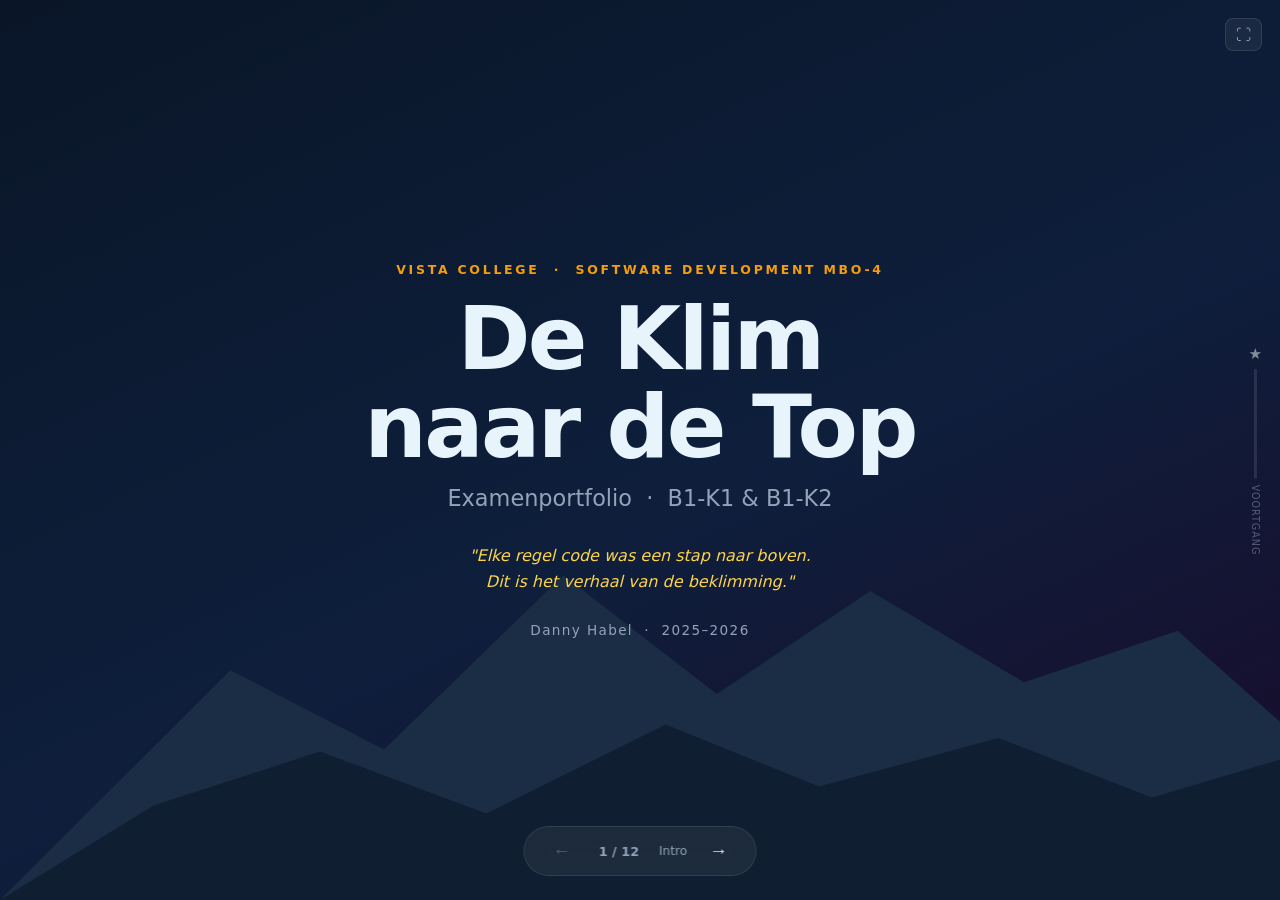
==== presentatie.html @ 87db4b74 "Add full-screen mountain-themed presentation view" ====
<!doctype html>
<html lang="nl">
  <head>
    <meta charset="utf-8" />
    <meta name="viewport" content="width=device-width, initial-scale=1" />
    <title>Examentpresentatie | Software Development</title>
    <link rel="stylesheet" href="presentatie.css" />
  </head>
  <body>
    <div id="loading" class="loading-overlay" aria-live="polite">
      <span class="loading-mountain">🏔️</span>
      <span class="loading-text">Bewijslast ophalen uit Supabase…</span>
    </div>

    <div id="deck" aria-label="Presentatie slides"></div>

    <div id="lightbox" role="dialog" aria-modal="true" aria-label="Vergroot beeld">
      <img src="" alt="" />
    </div>

    <nav class="slide-nav" aria-label="Slide navigatie">
      <button id="prevBtn" class="nav-btn" type="button" aria-label="Vorige slide">&#8592;</button>
      <span id="slideCounter" class="slide-counter" aria-live="polite">1 / 1</span>
      <span id="navTitle" class="nav-title"></span>
      <button id="nextBtn" class="nav-btn" type="button" aria-label="Volgende slide">&#8594;</button>
    </nav>

    <div class="altitude-bar" aria-hidden="true">
      <span class="altitude-summit">&#9733;</span>
      <div class="altitude-track">
        <div id="altitudeFill" class="altitude-fill" style="height:0%"></div>
      </div>
      <span class="altitude-tip">Voortgang</span>
    </div>

    <button id="fullscreenBtn" class="fullscreen-btn" type="button" aria-label="Volledig scherm">&#x26F6;</button>

    <script src="https://cdn.jsdelivr.net/npm/@supabase/supabase-js@2"></script>
    <script src="supabase-config.js"></script>
    <script src="presentatie.js"></script>
  </body>
</html>
---- presentatie.css ----
*, *::before, *::after { box-sizing: border-box; margin: 0; padding: 0; }

:root {
  --sky-deep:      #0a1628;
  --sky-mid:       #0f2040;
  --mountain-far:  #1a2d45;
  --mountain-near: #0f1e30;
  --snow:          #e8f4fc;
  --gold:          #f59e0b;
  --gold-light:    #fcd34d;
  --text:          #e2e8f0;
  --text-muted:    #94a3b8;
  --k1:            #3b82f6;
  --k2:            #8b5cf6;
}

html, body {
  height: 100%;
  overflow: hidden;
  background: var(--sky-deep);
  color: var(--text);
  font-family: Raleway, Inter, ui-sans-serif, system-ui, sans-serif;
}

/* ── LOADING ───────────────────────────────────────────── */
.loading-overlay {
  position: fixed;
  inset: 0;
  background: var(--sky-deep);
  display: flex;
  flex-direction: column;
  align-items: center;
  justify-content: center;
  z-index: 300;
  gap: 14px;
  transition: opacity 0.5s;
}
.loading-overlay.is-hidden { opacity: 0; pointer-events: none; }
.loading-mountain { font-size: 3rem; animation: bob 1.8s ease-in-out infinite; }
@keyframes bob { 0%,100%{transform:translateY(0)} 50%{transform:translateY(-10px)} }
.loading-text { font-size: 0.85rem; color: var(--text-muted); letter-spacing: 0.12em; }

/* ── DECK & SLIDES ─────────────────────────────────────── */
#deck {
  position: relative;
  width: 100vw;
  height: 100vh;
  overflow: hidden;
}

.slide {
  position: absolute;
  inset: 0;
  opacity: 0;
  pointer-events: none;
  transition: opacity 0.4s ease;
  overflow: hidden;
}
.slide.is-active { opacity: 1; pointer-events: auto; }

/* mountain silhouettes (back + front layer) */
.slide::before,
.slide::after {
  content: '';
  position: absolute;
  bottom: 0;
  left: 0;
  right: 0;
  pointer-events: none;
}
.slide::before {
  height: 44%;
  background: var(--mountain-far);
  clip-path: polygon(0% 100%, 18% 42%, 30% 62%, 44% 18%, 56% 48%, 68% 22%, 80% 45%, 92% 32%, 100% 55%, 100% 100%);
  z-index: 0;
}
.slide::after {
  height: 30%;
  background: var(--mountain-near);
  clip-path: polygon(0% 100%, 12% 65%, 25% 45%, 38% 68%, 52% 35%, 64% 58%, 78% 40%, 90% 62%, 100% 48%, 100% 100%);
  z-index: 1;
}

.slide-content {
  position: relative;
  z-index: 2;
}

/* ── TITLE SLIDE ───────────────────────────────────────── */
.slide-title {
  display: flex;
  justify-content: center;
  align-items: center;
  text-align: center;
  background: linear-gradient(155deg, #0a1628 0%, #0e1f3c 55%, #1a0a2a 100%);
}
.slide-title .slide-content { padding: 48px 32px; }
.slide-title .eyebrow {
  font-size: 0.78rem;
  font-weight: 700;
  letter-spacing: 0.22em;
  text-transform: uppercase;
  color: var(--gold);
  margin-bottom: 18px;
}
.slide-title h1 {
  font-size: clamp(3rem, 7vw, 5.5rem);
  font-weight: 900;
  color: var(--snow);
  line-height: 1;
  margin-bottom: 14px;
  letter-spacing: -0.03em;
}
.slide-title .subtitle {
  font-size: clamp(1rem, 2.5vw, 1.4rem);
  color: var(--text-muted);
  margin-bottom: 32px;
}
.slide-title .metaphor {
  font-size: 1rem;
  font-style: italic;
  color: var(--gold-light);
  max-width: 480px;
  margin: 0 auto 28px;
  line-height: 1.6;
}
.slide-title .student-name {
  font-size: 0.85rem;
  color: var(--text-muted);
  letter-spacing: 0.1em;
}

/* ── KERNTAAK INTRO SLIDE ──────────────────────────────── */
.slide-kerntaak {
  display: flex;
  align-items: center;
  padding: clamp(40px, 6vw, 96px) clamp(32px, 7vw, 100px);
}
.slide-kerntaak .slide-content { max-width: 760px; }
.slide-kerntaak .camp-label {
  font-size: 0.75rem;
  font-weight: 700;
  letter-spacing: 0.22em;
  text-transform: uppercase;
  color: var(--gold);
  margin-bottom: 10px;
}
.code-badge {
  display: inline-block;
  font-size: 0.72rem;
  font-weight: 800;
  letter-spacing: 0.12em;
  text-transform: uppercase;
  padding: 4px 10px;
  border-radius: 4px;
  margin-bottom: 14px;
}
.accent-k1 .code-badge { background: rgba(59,130,246,0.18); color: #93c5fd; }
.accent-k2 .code-badge { background: rgba(139,92,246,0.18); color: #c4b5fd; }

.slide-kerntaak h2 {
  font-size: clamp(2rem, 5vw, 3.8rem);
  font-weight: 900;
  color: var(--snow);
  line-height: 1.1;
  margin-bottom: 12px;
  letter-spacing: -0.02em;
}
.slide-kerntaak .description {
  font-size: 1rem;
  color: var(--text-muted);
  max-width: 540px;
  line-height: 1.65;
  margin-bottom: 28px;
}
.metaphor-quote {
  font-size: 0.97rem;
  font-style: italic;
  color: var(--gold-light);
  line-height: 1.65;
  border-left: 3px solid var(--gold);
  padding-left: 16px;
  margin-bottom: 28px;
  max-width: 520px;
}
.process-pills { display: flex; flex-wrap: wrap; gap: 8px; }
.process-pill {
  font-size: 0.75rem;
  font-weight: 700;
  padding: 4px 10px;
  border-radius: 4px;
  background: rgba(255,255,255,0.07);
  color: var(--text-muted);
}

/* ── WERKPROCES SLIDE ──────────────────────────────────── */
.slide-werkproces {
  display: flex;
  flex-direction: column;
  padding: clamp(22px, 3.5vw, 44px) clamp(28px, 5vw, 72px);
  overflow-y: auto;
}
.slide-werkproces .slide-content {
  display: grid;
  grid-template-rows: auto 1fr;
  gap: 18px;
  height: 100%;
  min-height: 0;
}

.werkproces-header { display: flex; flex-wrap: wrap; align-items: baseline; gap: 8px 12px; }
.step-label {
  font-size: 0.72rem;
  font-weight: 700;
  letter-spacing: 0.18em;
  text-transform: uppercase;
  color: var(--gold);
}
.process-code {
  font-size: 0.75rem;
  font-weight: 800;
  padding: 3px 8px;
  border-radius: 4px;
  background: rgba(255,255,255,0.09);
  color: var(--text-muted);
}
.accent-k1 .process-code { background: rgba(59,130,246,0.15); color: #93c5fd; }
.accent-k2 .process-code { background: rgba(139,92,246,0.15); color: #c4b5fd; }

.werkproces-header h2 {
  flex: 1 1 100%;
  font-size: clamp(1.3rem, 3vw, 2rem);
  font-weight: 800;
  color: var(--snow);
  margin-top: 2px;
}
.werkproces-header .metaphor {
  flex: 1 1 100%;
  font-size: 0.88rem;
  font-style: italic;
  color: var(--gold-light);
}

.werkproces-body {
  display: grid;
  grid-template-columns: 260px 1fr;
  gap: 24px;
  min-height: 0;
  overflow: hidden;
}

.col-label {
  font-size: 0.68rem;
  font-weight: 700;
  letter-spacing: 0.14em;
  text-transform: uppercase;
  color: var(--text-muted);
  margin-bottom: 10px;
}

/* Criteria */
.criteria-col { overflow-y: auto; padding-right: 4px; }
.criteria-items { list-style: none; display: flex; flex-direction: column; gap: 10px; }
.criterion { display: flex; gap: 9px; align-items: flex-start; }
.criterion-check {
  width: 17px;
  height: 17px;
  border-radius: 50%;
  background: rgba(245,158,11,0.15);
  border: 1.5px solid var(--gold);
  flex-shrink: 0;
  margin-top: 2px;
  display: flex;
  align-items: center;
  justify-content: center;
  font-size: 9px;
  color: var(--gold);
  font-weight: 900;
}
.criterion-body { display: flex; flex-direction: column; gap: 2px; }
.criterion-name { font-size: 0.78rem; font-weight: 700; color: var(--snow); }
.criterion-desc { font-size: 0.72rem; color: var(--text-muted); line-height: 1.45; }

/* Evidence */
.evidence-col { overflow-y: auto; padding-right: 4px; }
.evidence-grid {
  display: grid;
  grid-template-columns: repeat(auto-fill, minmax(150px, 1fr));
  gap: 10px;
  align-content: start;
}
.evidence-img {
  width: 100%;
  aspect-ratio: 4/3;
  object-fit: cover;
  border-radius: 7px;
  border: 1px solid rgba(255,255,255,0.1);
  cursor: zoom-in;
  transition: transform 0.2s, border-color 0.2s;
  display: block;
}
.evidence-img:hover { transform: scale(1.03); border-color: var(--gold); }
.evidence-file-card {
  display: flex;
  align-items: center;
  gap: 8px;
  padding: 10px 12px;
  border-radius: 7px;
  background: rgba(255,255,255,0.05);
  border: 1px solid rgba(255,255,255,0.1);
  font-size: 0.75rem;
  color: var(--text-muted);
  text-decoration: none;
  transition: background 0.2s;
  cursor: pointer;
}
.evidence-file-card:hover { background: rgba(255,255,255,0.1); color: var(--snow); }
.evidence-file-icon { font-size: 1.3rem; flex-shrink: 0; }
.evidence-empty {
  font-size: 0.8rem;
  color: var(--text-muted);
  font-style: italic;
  padding: 14px;
  border: 1px dashed rgba(255,255,255,0.14);
  border-radius: 7px;
  grid-column: 1 / -1;
}

/* ── REFLECTIE SLIDE ───────────────────────────────────── */
.slide-reflectie {
  display: flex;
  justify-content: center;
  align-items: center;
  text-align: center;
  background: linear-gradient(155deg, #0a1628 0%, #1a1f30 45%, #1a0e04 100%);
}
.slide-reflectie::before { background: #1f2e18; opacity: 0.6; }
.slide-reflectie::after  { background: #0f1a0a; }
.slide-reflectie .slide-content { padding: 40px 32px; max-width: 720px; }
.summit-icon { font-size: 2.8rem; display: block; margin-bottom: 10px; }
.summit-label {
  font-size: 0.75rem;
  font-weight: 700;
  letter-spacing: 0.22em;
  text-transform: uppercase;
  color: var(--gold);
  margin-bottom: 10px;
}
.slide-reflectie h2 {
  font-size: clamp(1.8rem, 4.5vw, 3rem);
  font-weight: 900;
  color: var(--snow);
  margin-bottom: 22px;
  letter-spacing: -0.02em;
}
.reflection-block {
  text-align: left;
  background: rgba(255,255,255,0.04);
  border-left: 3px solid var(--gold);
  padding: 18px 22px;
  border-radius: 0 8px 8px 0;
  margin-bottom: 12px;
}
.reflection-block strong { font-size: 0.88rem; color: var(--snow); }
.reflection-block p {
  margin-top: 8px;
  font-size: 0.82rem;
  color: var(--text-muted);
  line-height: 1.65;
  font-style: italic;
}

/* ── LIGHTBOX ──────────────────────────────────────────── */
#lightbox {
  display: none;
  position: fixed;
  inset: 0;
  background: rgba(0,0,0,0.93);
  z-index: 200;
  justify-content: center;
  align-items: center;
  cursor: zoom-out;
}
#lightbox.is-open { display: flex; }
#lightbox img {
  max-width: 92vw;
  max-height: 92vh;
  border-radius: 8px;
  object-fit: contain;
}

/* ── NAV ───────────────────────────────────────────────── */
.slide-nav {
  position: fixed;
  bottom: 24px;
  left: 50%;
  transform: translateX(-50%);
  z-index: 100;
  display: flex;
  align-items: center;
  gap: 14px;
  background: rgba(255,255,255,0.06);
  backdrop-filter: blur(14px);
  border: 1px solid rgba(255,255,255,0.1);
  padding: 9px 20px;
  border-radius: 40px;
}
.nav-btn {
  background: none;
  border: none;
  color: var(--text);
  font-size: 1.15rem;
  cursor: pointer;
  padding: 4px 8px;
  border-radius: 6px;
  transition: color 0.15s, background 0.15s;
}
.nav-btn:hover { color: var(--gold); background: rgba(245,158,11,0.1); }
.nav-btn:disabled { opacity: 0.3; cursor: default; }
.slide-counter { font-size: 0.8rem; font-weight: 700; color: var(--text-muted); min-width: 52px; text-align: center; }
.nav-title { font-size: 0.76rem; color: var(--text-muted); max-width: 180px; white-space: nowrap; overflow: hidden; text-overflow: ellipsis; }

/* ── ALTITUDE BAR ──────────────────────────────────────── */
.altitude-bar {
  position: fixed;
  right: 18px;
  top: 50%;
  transform: translateY(-50%);
  z-index: 100;
  display: flex;
  flex-direction: column;
  align-items: center;
  gap: 6px;
}
.altitude-track {
  width: 3px;
  height: 110px;
  background: rgba(255,255,255,0.1);
  border-radius: 2px;
  position: relative;
}
.altitude-fill {
  position: absolute;
  bottom: 0;
  left: 0;
  right: 0;
  background: linear-gradient(to top, var(--k1), var(--gold));
  border-radius: 2px;
  transition: height 0.45s ease;
}
.altitude-summit { font-size: 0.95rem; opacity: 0.55; }
.altitude-tip {
  font-size: 0.6rem;
  color: var(--text-muted);
  letter-spacing: 0.1em;
  writing-mode: vertical-rl;
  text-transform: uppercase;
  opacity: 0.5;
}

/* ── FULLSCREEN BTN ────────────────────────────────────── */
.fullscreen-btn {
  position: fixed;
  top: 18px;
  right: 18px;
  z-index: 100;
  background: rgba(255,255,255,0.06);
  backdrop-filter: blur(8px);
  border: 1px solid rgba(255,255,255,0.1);
  color: var(--text-muted);
  padding: 7px 10px;
  border-radius: 8px;
  cursor: pointer;
  font-size: 0.95rem;
  transition: color 0.15s;
}
.fullscreen-btn:hover { color: var(--gold); }

/* ── RESPONSIVE ────────────────────────────────────────── */
@media (max-width: 680px) {
  .werkproces-body { grid-template-columns: 1fr; }
  .altitude-bar { display: none; }
  .nav-title { display: none; }
}
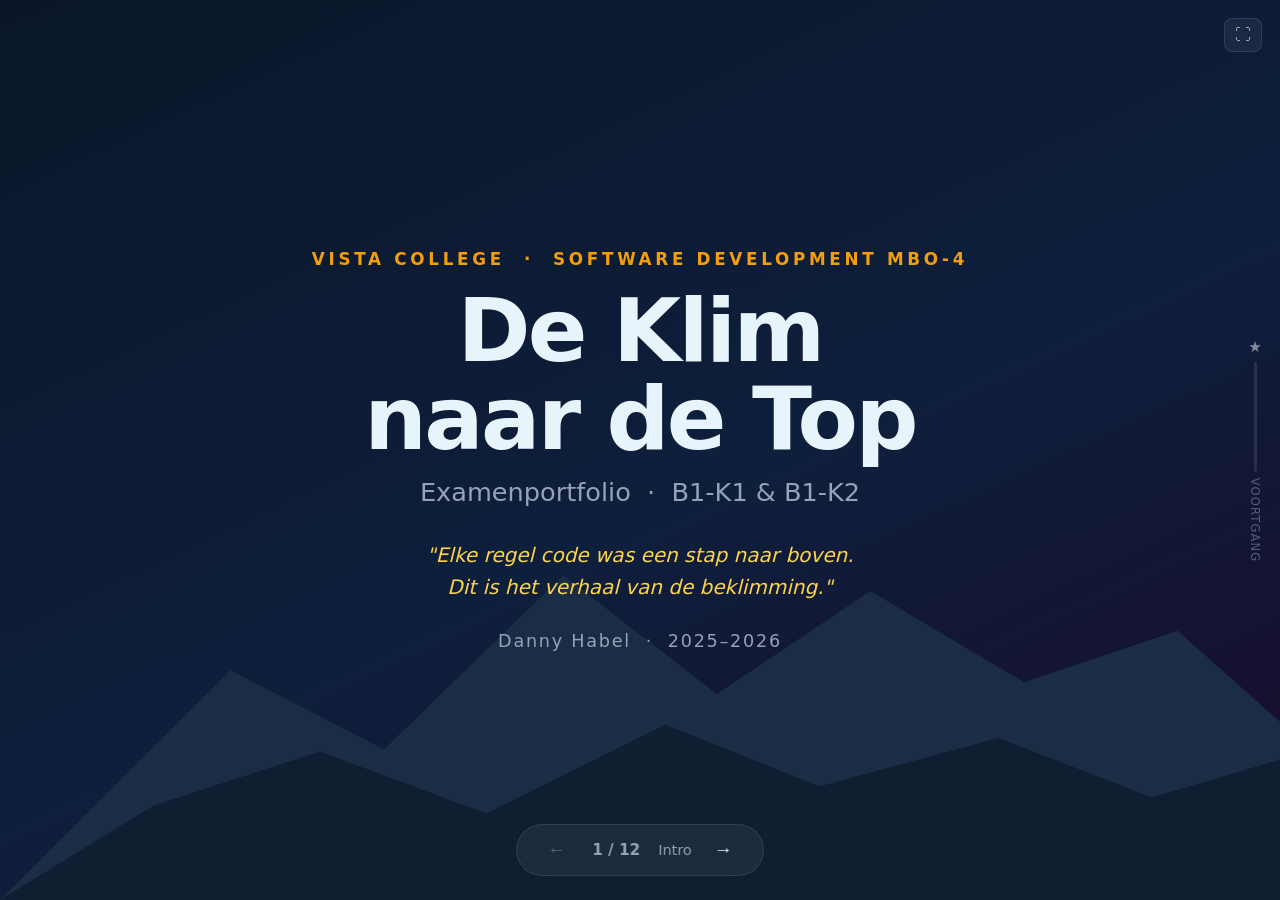
==== commit ba21ff1b: "Add PDF first-page thumbnail previews in presentation using PDF.js" ====
--- a/presentatie.html
+++ b/presentatie.html
@@ -36,6 +36,7 @@
     <button id="fullscreenBtn" class="fullscreen-btn" type="button" aria-label="Volledig scherm">&#x26F6;</button>
 
     <script src="https://cdn.jsdelivr.net/npm/@supabase/supabase-js@2"></script>
+    <script src="https://cdnjs.cloudflare.com/ajax/libs/pdf.js/3.11.174/pdf.min.js"></script>
     <script src="supabase-config.js"></script>
     <script src="presentatie.js"></script>
   </body>
--- a/presentatie.css
+++ b/presentatie.css
@@ -38,7 +38,7 @@
 .loading-overlay.is-hidden { opacity: 0; pointer-events: none; }
 .loading-mountain { font-size: 3rem; animation: bob 1.8s ease-in-out infinite; }
 @keyframes bob { 0%,100%{transform:translateY(0)} 50%{transform:translateY(-10px)} }
-.loading-text { font-size: 0.85rem; color: var(--text-muted); letter-spacing: 0.12em; }
+.loading-text { font-size: 1rem; color: var(--text-muted); letter-spacing: 0.12em; }
 
 /* ── DECK & SLIDES ─────────────────────────────────────── */
 #deck {
@@ -96,7 +96,7 @@
 }
 .slide-title .slide-content { padding: 48px 32px; }
 .slide-title .eyebrow {
-  font-size: 0.78rem;
+  font-size: 1.05rem;
   font-weight: 700;
   letter-spacing: 0.22em;
   text-transform: uppercase;
@@ -112,12 +112,12 @@
   letter-spacing: -0.03em;
 }
 .slide-title .subtitle {
-  font-size: clamp(1rem, 2.5vw, 1.4rem);
+  font-size: clamp(1.2rem, 2.5vw, 1.6rem);
   color: var(--text-muted);
   margin-bottom: 32px;
 }
 .slide-title .metaphor {
-  font-size: 1rem;
+  font-size: 1.25rem;
   font-style: italic;
   color: var(--gold-light);
   max-width: 480px;
@@ -125,7 +125,7 @@
   line-height: 1.6;
 }
 .slide-title .student-name {
-  font-size: 0.85rem;
+  font-size: 1.1rem;
   color: var(--text-muted);
   letter-spacing: 0.1em;
 }
@@ -138,7 +138,7 @@
 }
 .slide-kerntaak .slide-content { max-width: 760px; }
 .slide-kerntaak .camp-label {
-  font-size: 0.75rem;
+  font-size: 1.05rem;
   font-weight: 700;
   letter-spacing: 0.22em;
   text-transform: uppercase;
@@ -147,11 +147,11 @@
 }
 .code-badge {
   display: inline-block;
-  font-size: 0.72rem;
+  font-size: 0.88rem;
   font-weight: 800;
   letter-spacing: 0.12em;
   text-transform: uppercase;
-  padding: 4px 10px;
+  padding: 4px 12px;
   border-radius: 4px;
   margin-bottom: 14px;
 }
@@ -167,14 +167,14 @@
   letter-spacing: -0.02em;
 }
 .slide-kerntaak .description {
-  font-size: 1rem;
+  font-size: 1.25rem;
   color: var(--text-muted);
   max-width: 540px;
   line-height: 1.65;
   margin-bottom: 28px;
 }
 .metaphor-quote {
-  font-size: 0.97rem;
+  font-size: 1.2rem;
   font-style: italic;
   color: var(--gold-light);
   line-height: 1.65;
@@ -185,9 +185,9 @@
 }
 .process-pills { display: flex; flex-wrap: wrap; gap: 8px; }
 .process-pill {
-  font-size: 0.75rem;
+  font-size: 0.9rem;
   font-weight: 700;
-  padding: 4px 10px;
+  padding: 5px 12px;
   border-radius: 4px;
   background: rgba(255,255,255,0.07);
   color: var(--text-muted);
@@ -210,16 +210,16 @@
 
 .werkproces-header { display: flex; flex-wrap: wrap; align-items: baseline; gap: 8px 12px; }
 .step-label {
-  font-size: 0.72rem;
+  font-size: 1rem;
   font-weight: 700;
   letter-spacing: 0.18em;
   text-transform: uppercase;
   color: var(--gold);
 }
 .process-code {
-  font-size: 0.75rem;
+  font-size: 1rem;
   font-weight: 800;
-  padding: 3px 8px;
+  padding: 3px 10px;
   border-radius: 4px;
   background: rgba(255,255,255,0.09);
   color: var(--text-muted);
@@ -229,28 +229,28 @@
 
 .werkproces-header h2 {
   flex: 1 1 100%;
-  font-size: clamp(1.3rem, 3vw, 2rem);
+  font-size: clamp(1.6rem, 3vw, 2.2rem);
   font-weight: 800;
   color: var(--snow);
   margin-top: 2px;
 }
 .werkproces-header .metaphor {
   flex: 1 1 100%;
-  font-size: 0.88rem;
+  font-size: 1.15rem;
   font-style: italic;
   color: var(--gold-light);
 }
 
 .werkproces-body {
   display: grid;
-  grid-template-columns: 260px 1fr;
+  grid-template-columns: 300px 1fr;
   gap: 24px;
   min-height: 0;
   overflow: hidden;
 }
 
 .col-label {
-  font-size: 0.68rem;
+  font-size: 0.95rem;
   font-weight: 700;
   letter-spacing: 0.14em;
   text-transform: uppercase;
@@ -260,11 +260,11 @@
 
 /* Criteria */
 .criteria-col { overflow-y: auto; padding-right: 4px; }
-.criteria-items { list-style: none; display: flex; flex-direction: column; gap: 10px; }
-.criterion { display: flex; gap: 9px; align-items: flex-start; }
+.criteria-items { list-style: none; display: flex; flex-direction: column; gap: 12px; }
+.criterion { display: flex; gap: 10px; align-items: flex-start; }
 .criterion-check {
-  width: 17px;
-  height: 17px;
+  width: 20px;
+  height: 20px;
   border-radius: 50%;
   background: rgba(245,158,11,0.15);
   border: 1.5px solid var(--gold);
@@ -273,19 +273,19 @@
   display: flex;
   align-items: center;
   justify-content: center;
-  font-size: 9px;
+  font-size: 11px;
   color: var(--gold);
   font-weight: 900;
 }
-.criterion-body { display: flex; flex-direction: column; gap: 2px; }
-.criterion-name { font-size: 0.78rem; font-weight: 700; color: var(--snow); }
-.criterion-desc { font-size: 0.72rem; color: var(--text-muted); line-height: 1.45; }
+.criterion-body { display: flex; flex-direction: column; gap: 3px; }
+.criterion-name { font-size: 1.05rem; font-weight: 700; color: var(--snow); }
+.criterion-desc { font-size: 0.97rem; color: var(--text-muted); line-height: 1.5; }
 
 /* Evidence */
 .evidence-col { overflow-y: auto; padding-right: 4px; }
 .evidence-grid {
   display: grid;
-  grid-template-columns: repeat(auto-fill, minmax(150px, 1fr));
+  grid-template-columns: repeat(auto-fill, minmax(160px, 1fr));
   gap: 10px;
   align-content: start;
 }
@@ -300,24 +300,70 @@
   display: block;
 }
 .evidence-img:hover { transform: scale(1.03); border-color: var(--gold); }
+
+.evidence-pdf-thumb {
+  position: relative;
+  border-radius: 7px;
+  overflow: hidden;
+  border: 1px solid rgba(255,255,255,0.1);
+  cursor: pointer;
+  transition: transform 0.2s, border-color 0.2s;
+  background: rgba(255,255,255,0.04);
+  aspect-ratio: 3/4;
+  display: flex;
+  align-items: center;
+  justify-content: center;
+}
+.evidence-pdf-thumb:hover { transform: scale(1.03); border-color: var(--gold); }
+.evidence-pdf-thumb canvas {
+  width: 100%;
+  height: 100%;
+  object-fit: contain;
+  display: block;
+}
+.evidence-pdf-thumb.render-failed::before {
+  content: "📄";
+  font-size: 2.5rem;
+}
+.pdf-thumb-label {
+  position: absolute;
+  bottom: 0;
+  left: 0;
+  right: 0;
+  padding: 6px 8px;
+  background: rgba(0,0,0,0.72);
+  font-size: 0.78rem;
+  color: var(--snow);
+  overflow: hidden;
+  text-overflow: ellipsis;
+  white-space: nowrap;
+  backdrop-filter: blur(4px);
+}
 .evidence-file-card {
   display: flex;
   align-items: center;
   gap: 8px;
-  padding: 10px 12px;
+  padding: 12px 14px;
   border-radius: 7px;
   background: rgba(255,255,255,0.05);
   border: 1px solid rgba(255,255,255,0.1);
-  font-size: 0.75rem;
+  font-size: 0.92rem;
   color: var(--text-muted);
   text-decoration: none;
   transition: background 0.2s;
   cursor: pointer;
+  min-width: 0;
+}
+.evidence-file-card span:last-child {
+  overflow: hidden;
+  text-overflow: ellipsis;
+  white-space: nowrap;
+  min-width: 0;
 }
 .evidence-file-card:hover { background: rgba(255,255,255,0.1); color: var(--snow); }
-.evidence-file-icon { font-size: 1.3rem; flex-shrink: 0; }
+.evidence-file-icon { font-size: 1.5rem; flex-shrink: 0; }
 .evidence-empty {
-  font-size: 0.8rem;
+  font-size: 0.95rem;
   color: var(--text-muted);
   font-style: italic;
   padding: 14px;
@@ -339,7 +385,7 @@
 .slide-reflectie .slide-content { padding: 40px 32px; max-width: 720px; }
 .summit-icon { font-size: 2.8rem; display: block; margin-bottom: 10px; }
 .summit-label {
-  font-size: 0.75rem;
+  font-size: 0.92rem;
   font-weight: 700;
   letter-spacing: 0.22em;
   text-transform: uppercase;
@@ -361,12 +407,12 @@
   border-radius: 0 8px 8px 0;
   margin-bottom: 12px;
 }
-.reflection-block strong { font-size: 0.88rem; color: var(--snow); }
+.reflection-block strong { font-size: 1.15rem; color: var(--snow); }
 .reflection-block p {
   margin-top: 8px;
-  font-size: 0.82rem;
-  color: var(--text-muted);
-  line-height: 1.65;
+  font-size: 1.05rem;
+  color: var(--text-muted);
+  line-height: 1.7;
   font-style: italic;
 }
 
@@ -375,7 +421,7 @@
   display: none;
   position: fixed;
   inset: 0;
-  background: rgba(0,0,0,0.93);
+  background: rgba(0,0,0,0.95);
   z-index: 200;
   justify-content: center;
   align-items: center;
@@ -383,10 +429,12 @@
 }
 #lightbox.is-open { display: flex; }
 #lightbox img {
-  max-width: 92vw;
-  max-height: 92vh;
-  border-radius: 8px;
+  max-width: 96vw;
+  max-height: 96vh;
+  border-radius: 6px;
   object-fit: contain;
+  image-rendering: high-quality;
+  -webkit-image-rendering: -webkit-optimize-contrast;
 }
 
 /* ── NAV ───────────────────────────────────────────────── */
@@ -402,14 +450,14 @@
   background: rgba(255,255,255,0.06);
   backdrop-filter: blur(14px);
   border: 1px solid rgba(255,255,255,0.1);
-  padding: 9px 20px;
+  padding: 10px 22px;
   border-radius: 40px;
 }
 .nav-btn {
   background: none;
   border: none;
   color: var(--text);
-  font-size: 1.15rem;
+  font-size: 1.2rem;
   cursor: pointer;
   padding: 4px 8px;
   border-radius: 6px;
@@ -417,8 +465,8 @@
 }
 .nav-btn:hover { color: var(--gold); background: rgba(245,158,11,0.1); }
 .nav-btn:disabled { opacity: 0.3; cursor: default; }
-.slide-counter { font-size: 0.8rem; font-weight: 700; color: var(--text-muted); min-width: 52px; text-align: center; }
-.nav-title { font-size: 0.76rem; color: var(--text-muted); max-width: 180px; white-space: nowrap; overflow: hidden; text-overflow: ellipsis; }
+.slide-counter { font-size: 0.95rem; font-weight: 700; color: var(--text-muted); min-width: 56px; text-align: center; }
+.nav-title { font-size: 0.9rem; color: var(--text-muted); max-width: 200px; white-space: nowrap; overflow: hidden; text-overflow: ellipsis; }
 
 /* ── ALTITUDE BAR ──────────────────────────────────────── */
 .altitude-bar {
@@ -450,7 +498,7 @@
 }
 .altitude-summit { font-size: 0.95rem; opacity: 0.55; }
 .altitude-tip {
-  font-size: 0.6rem;
+  font-size: 0.72rem;
   color: var(--text-muted);
   letter-spacing: 0.1em;
   writing-mode: vertical-rl;
@@ -471,7 +519,7 @@
   padding: 7px 10px;
   border-radius: 8px;
   cursor: pointer;
-  font-size: 0.95rem;
+  font-size: 1rem;
   transition: color 0.15s;
 }
 .fullscreen-btn:hover { color: var(--gold); }
